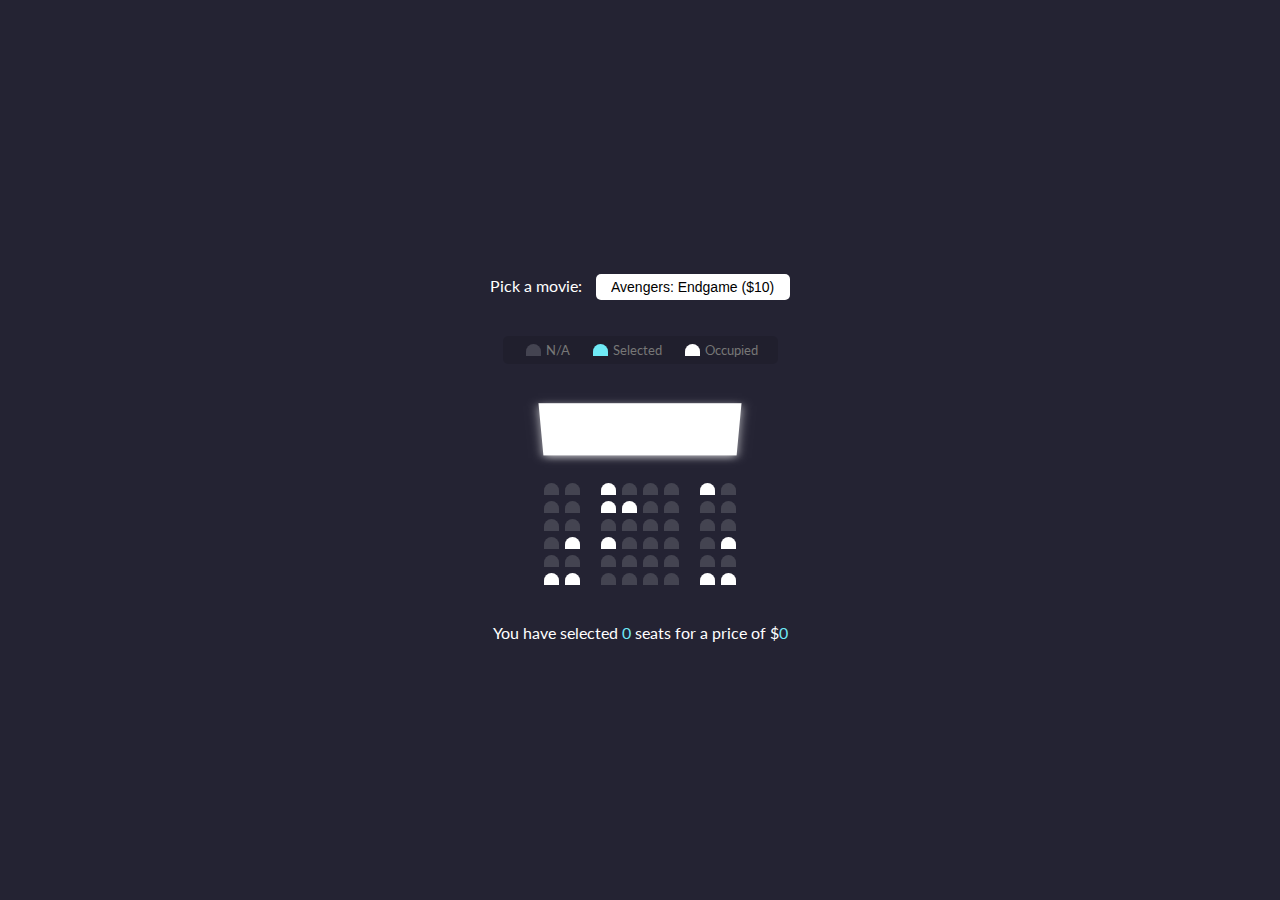
==== MovieSeatBooking/index.html @ b95c465c "Movie Seat Booking, css" ====
<!DOCTYPE html>
<html lang="en">
  <head>
    <meta charset="UTF-8" />
    <meta name="viewport" content="width=device-width, initial-scale=1.0" />
    <title>Movie Seat Booking</title>
    <link rel="stylesheet" href="style.css" />
  </head>
  <body>
    <script src="script.js"></script>

    <div class="movie-container">
      <label>Pick a movie:</label>
      <select id="movie">
        <option value="10">Avengers: Endgame ($10)</option>
        <option value="12">Joker ($12)</option>
        <option value="8">Toy Story 4 ($8)</option>
        <option value="9">The Lion King ($9)</option>
      </select>
    </div>

    <ul class="showcase">
      <li>
        <div class="seat"></div>
        <small>N/A</small>
      </li>
      <li>
        <div class="seat selected"></div>
        <small>Selected</small>
      </li>
      <li>
        <div class="seat occupied"></div>
        <small>Occupied</small>
      </li>
    </ul>

    <div class="container">
      <div class="screen"></div>

      <div class="row">
        <div class="seat"></div>
        <div class="seat"></div>
        <div class="seat occupied"></div>
        <div class="seat"></div>
        <div class="seat"></div>
        <div class="seat"></div>
        <div class="seat occupied"></div>
        <div class="seat"></div>
      </div>
      <div class="row">
        <div class="seat"></div>
        <div class="seat"></div>
        <div class="seat occupied"></div>
        <div class="seat occupied"></div>
        <div class="seat"></div>
        <div class="seat"></div>
        <div class="seat"></div>
        <div class="seat"></div>
      </div>
      <div class="row">
        <div class="seat"></div>
        <div class="seat"></div>
        <div class="seat"></div>
        <div class="seat"></div>
        <div class="seat"></div>
        <div class="seat"></div>
        <div class="seat"></div>
        <div class="seat"></div>
      </div>
      <div class="row">
        <div class="seat"></div>
        <div class="seat occupied"></div>
        <div class="seat occupied"></div>
        <div class="seat"></div>
        <div class="seat"></div>
        <div class="seat"></div>
        <div class="seat"></div>
        <div class="seat occupied"></div>
      </div>
      <div class="row">
        <div class="seat"></div>
        <div class="seat"></div>
        <div class="seat"></div>
        <div class="seat"></div>
        <div class="seat"></div>
        <div class="seat"></div>
        <div class="seat"></div>
        <div class="seat"></div>
      </div>
      <div class="row">
        <div class="seat occupied"></div>
        <div class="seat occupied"></div>
        <div class="seat"></div>
        <div class="seat"></div>
        <div class="seat"></div>
        <div class="seat"></div>
        <div class="seat occupied"></div>
        <div class="seat occupied"></div>
      </div>
    </div>

    <p class="text">You have selected <span id="count">0</span> seats for a price of $<span id="total">0</span></p>
  </body>
</html>
---- MovieSeatBooking/style.css ----
@import url('https://fonts.googleapis.com/css?family=Lato&display=swap');

* {
  box-sizing: border-box;
}

body {
  background-color: #242333;
  color: #fff;
  display: flex;
  flex-direction: column;
  align-items: center;
  justify-content: center;
  height: 100vh;
  font-family: 'Lato', sans-serif;
  margin: 0;
}

.movie-container {
  margin: 20px 0;
}

.movie-container select {
  background-color: #fff;
  border: 0;
  border-radius: 5px;
  font-size: 14px;
  margin-left: 10px;
  padding: 5px 15px 5px 15px;
  -moz-appearance: none;
  -webkit-appearance: none;
  appearance: none;
}

.container {
  perspective: 1000px;
  margin-bottom: 30px;
}

.seat {
  background-color: #444451;
  height: 12px;
  width: 15px;
  margin: 3px;
  border-top-left-radius: 10px;
  border-top-right-radius: 10px;
}

.row {
  display: flex;
}

.seat.selected {
  background-color: #6feaf6;
}

.seat.occupied {
  background-color: #fff;
}

.seat:nth-of-type(2) {
  margin-right: 18px;
}

.seat:nth-last-of-type(2) {
  margin-left: 18px;
}

.seat:not(.occupied):hover {
  cursor: pointer;
  transform: scale(1.2);
}

.showcase.seat:not(.occupied):hover {
  cursor: default;
  transform: scale(1);
}

.showcase {
  background: rgba(0, 0, 0, 0.1);
  padding: 5px 10px;
  border-radius: 5px;
  color: #777;
  list-style-type: none;
  display: flex;
  justify-content: space-between;
}

.showcase li {
  display: flex;
  align-items: center;
  justify-content: center;
  margin: 0 10px;
}

.showcase li small {
  margin-left: 2px;
}

.screen {
  background-color: #fff;
  height: 70px;
  width: 100%;
  margin: 15px 0;
  transform: rotateX(-45deg);
  box-shadow: 0 3px 10px rgba(255, 255, 255, 0.7);
}

p.text {
  margin: 5px 0;
}

p.text span {
  color: #6feaf6;
}
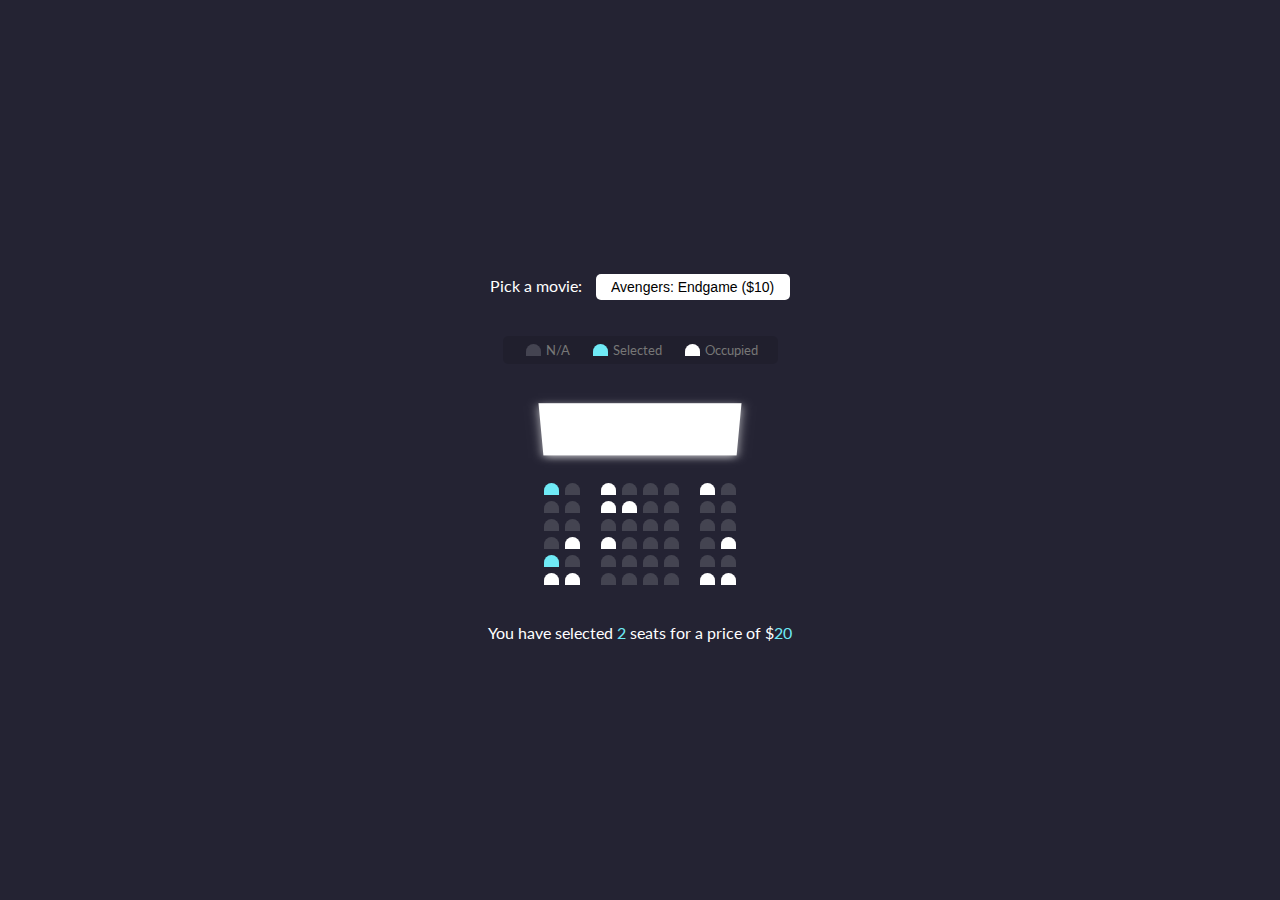
==== commit ca1a2acb: "added seat assignment" ====
--- a/MovieSeatBooking/index.html
+++ b/MovieSeatBooking/index.html
@@ -7,8 +7,6 @@
     <link rel="stylesheet" href="style.css" />
   </head>
   <body>
-    <script src="script.js"></script>
-
     <div class="movie-container">
       <label>Pick a movie:</label>
       <select id="movie">
@@ -38,7 +36,7 @@
       <div class="screen"></div>
 
       <div class="row">
-        <div class="seat"></div>
+        <div class="seat selected"></div>
         <div class="seat"></div>
         <div class="seat occupied"></div>
         <div class="seat"></div>
@@ -78,7 +76,7 @@
         <div class="seat occupied"></div>
       </div>
       <div class="row">
-        <div class="seat"></div>
+        <div class="seat selected"></div>
         <div class="seat"></div>
         <div class="seat"></div>
         <div class="seat"></div>
@@ -100,5 +98,7 @@
     </div>
 
     <p class="text">You have selected <span id="count">0</span> seats for a price of $<span id="total">0</span></p>
+
+    <script src="script.js"></script>
   </body>
 </html>
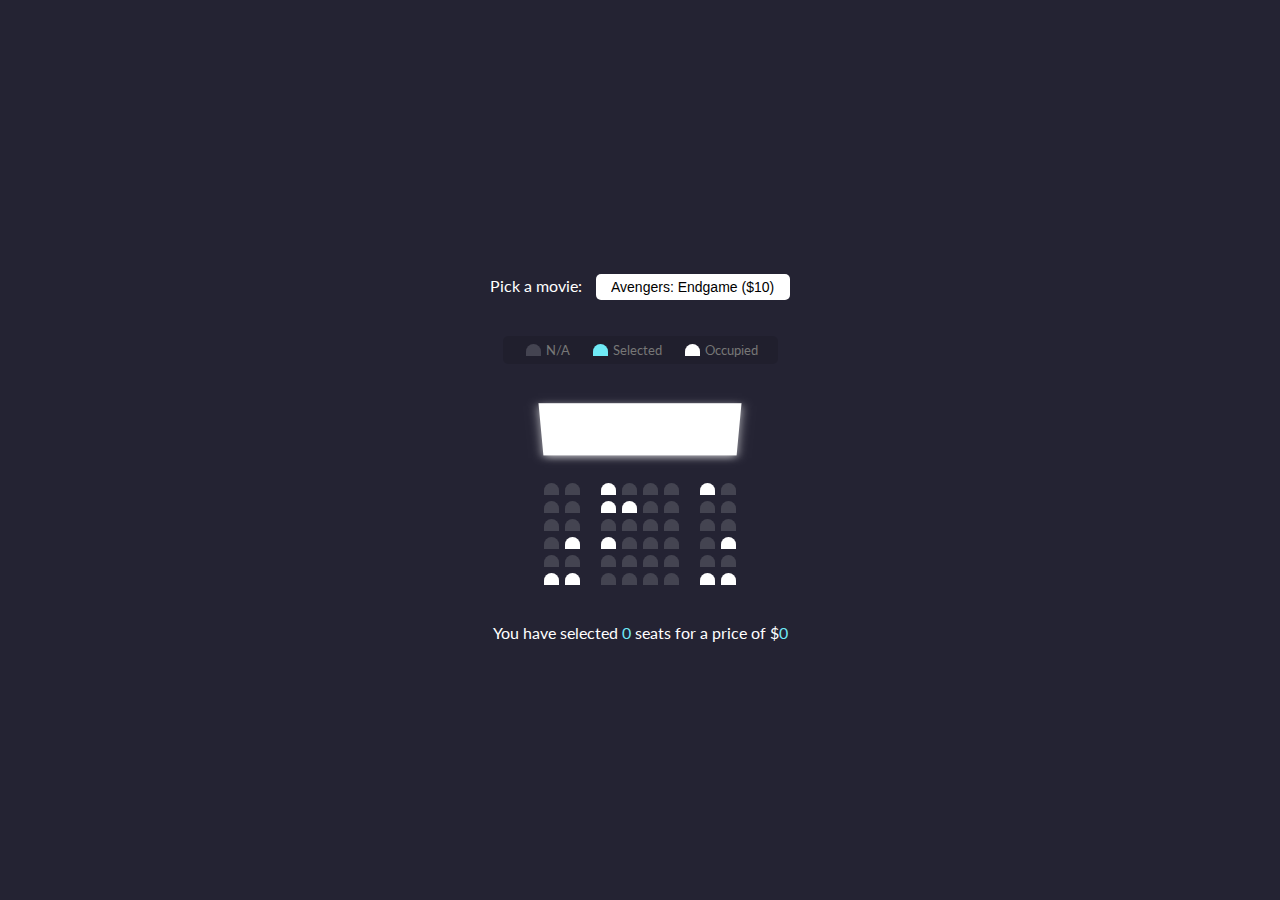
==== commit 01a988e2: "Final - need to determin order of functions and calls" ====
--- a/MovieSeatBooking/index.html
+++ b/MovieSeatBooking/index.html
@@ -36,7 +36,7 @@
       <div class="screen"></div>
 
       <div class="row">
-        <div class="seat selected"></div>
+        <div class="seat"></div>
         <div class="seat"></div>
         <div class="seat occupied"></div>
         <div class="seat"></div>
@@ -76,7 +76,7 @@
         <div class="seat occupied"></div>
       </div>
       <div class="row">
-        <div class="seat selected"></div>
+        <div class="seat"></div>
         <div class="seat"></div>
         <div class="seat"></div>
         <div class="seat"></div>
